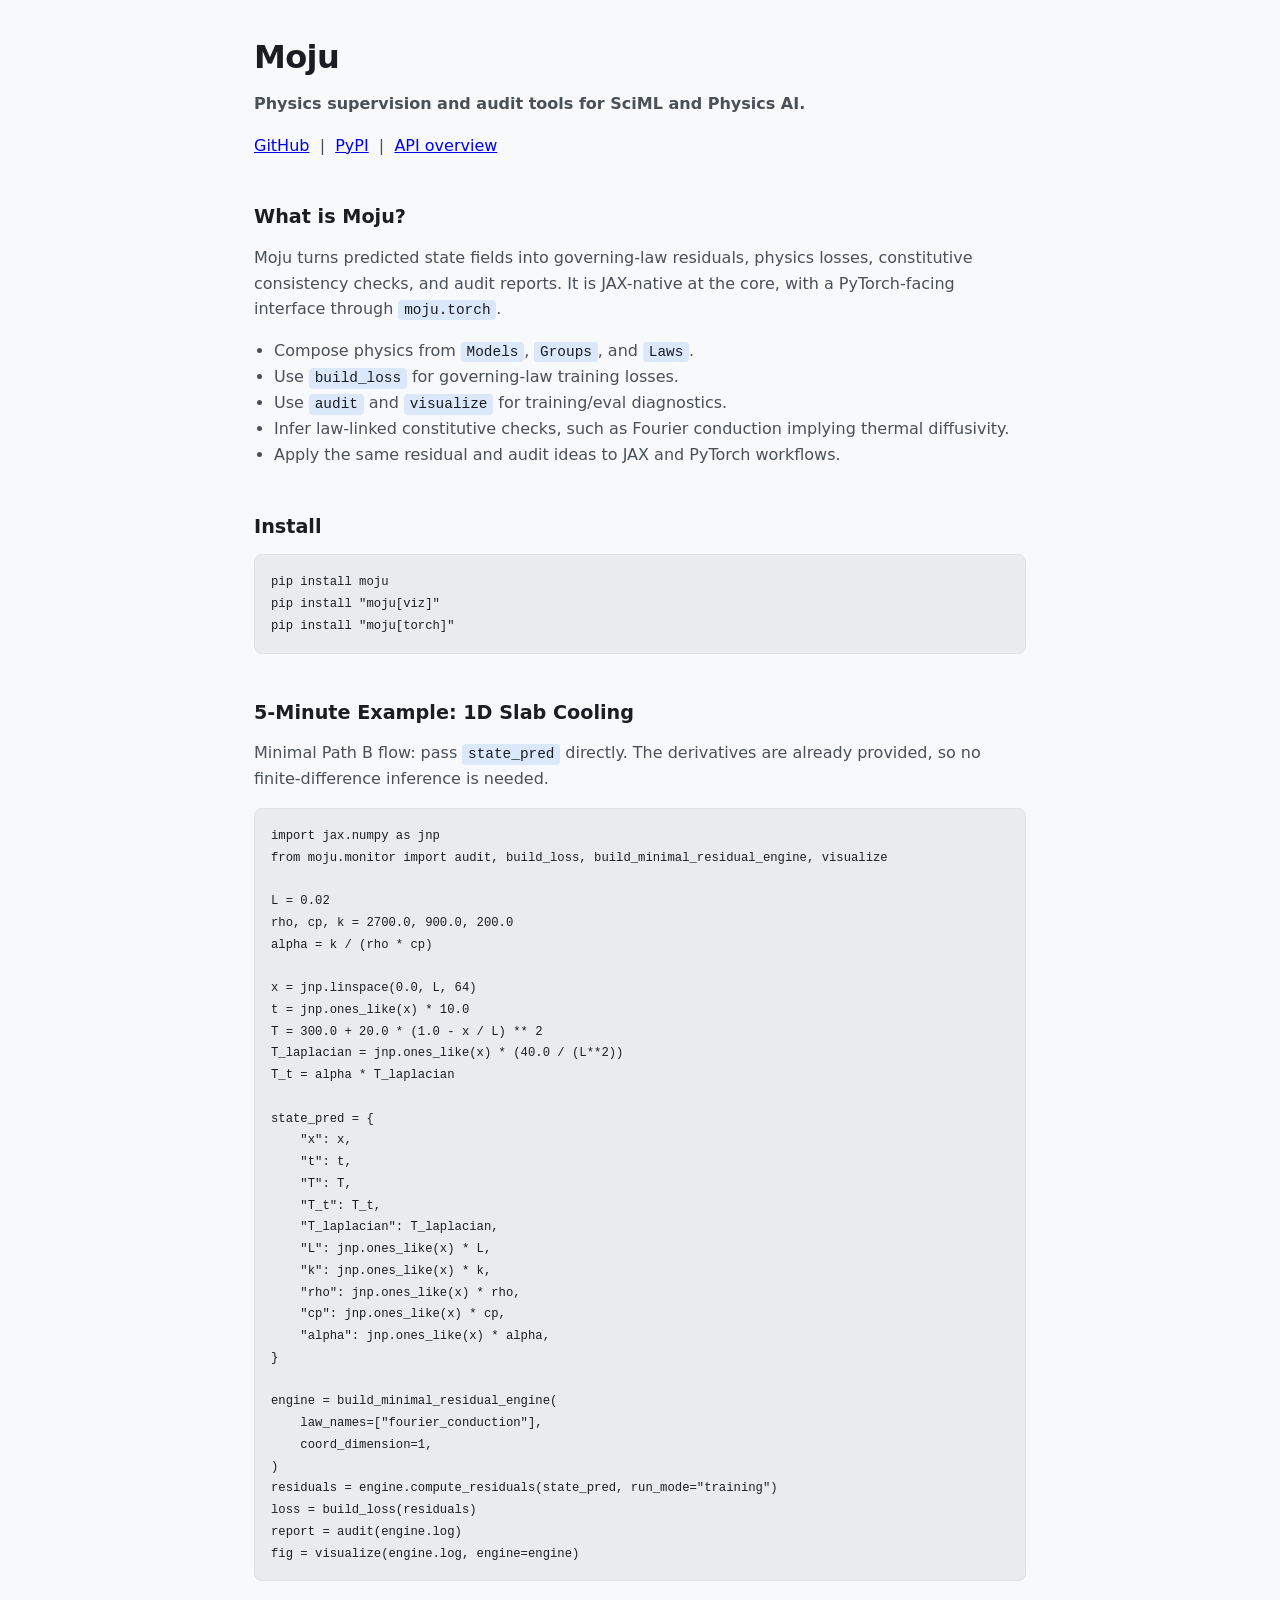
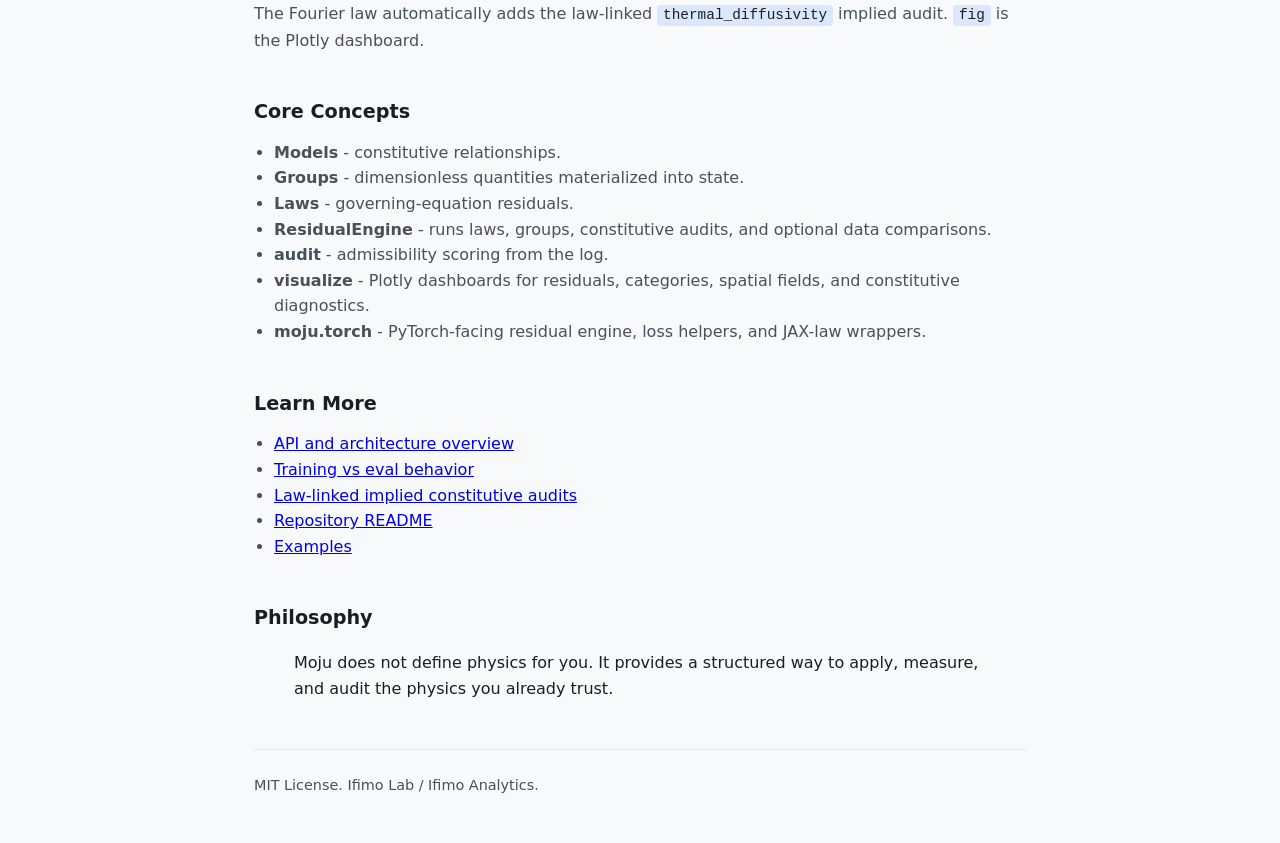
==== docs/index.html @ 642d2df9 "Release 1.0.2 docs refresh" ====
<!DOCTYPE html>
<html lang="en">
<head>
  <meta charset="UTF-8" />
  <meta name="viewport" content="width=device-width, initial-scale=1.0" />
  <title>Moju - Physics Supervision for SciML</title>
  <meta name="description" content="Moju provides physics supervision and audit tools for SciML models, with JAX-native residuals, training/eval diagnostics, and PyTorch support." />
  <meta name="keywords" content="Physics AI, SciML, PINNs, JAX, PyTorch, CFD surrogate modeling, dimensionless groups, constitutive audits" />
  <link rel="stylesheet" href="doc/style.css" />
</head>
<body>
<div class="wrap">
  <header>
    <h1>Moju</h1>
    <p><strong>Physics supervision and audit tools for SciML and Physics AI.</strong></p>
    <p>
      <a href="https://github.com/IfimoAI/moju" target="_blank" rel="noreferrer noopener">GitHub</a>
      &nbsp;|&nbsp;
      <a href="https://pypi.org/project/moju/" target="_blank" rel="noreferrer noopener">PyPI</a>
      &nbsp;|&nbsp;
      <a href="doc/overview.html">API overview</a>
    </p>
  </header>

  <section>
    <h2>What is Moju?</h2>
    <p>
      Moju turns predicted state fields into governing-law residuals, physics losses,
      constitutive consistency checks, and audit reports. It is JAX-native at the core,
      with a PyTorch-facing interface through <code>moju.torch</code>.
    </p>
    <ul>
      <li>Compose physics from <code>Models</code>, <code>Groups</code>, and <code>Laws</code>.</li>
      <li>Use <code>build_loss</code> for governing-law training losses.</li>
      <li>Use <code>audit</code> and <code>visualize</code> for training/eval diagnostics.</li>
      <li>Infer law-linked constitutive checks, such as Fourier conduction implying thermal diffusivity.</li>
      <li>Apply the same residual and audit ideas to JAX and PyTorch workflows.</li>
    </ul>
  </section>

  <section>
    <h2>Install</h2>
    <pre><code>pip install moju
pip install "moju[viz]"
pip install "moju[torch]"</code></pre>
  </section>

  <section>
    <h2>5-Minute Example: 1D Slab Cooling</h2>
    <p>
      Minimal Path B flow: pass <code>state_pred</code> directly. The derivatives are already
      provided, so no finite-difference inference is needed.
    </p>
    <pre><code>import jax.numpy as jnp
from moju.monitor import audit, build_loss, build_minimal_residual_engine, visualize

L = 0.02
rho, cp, k = 2700.0, 900.0, 200.0
alpha = k / (rho * cp)

x = jnp.linspace(0.0, L, 64)
t = jnp.ones_like(x) * 10.0
T = 300.0 + 20.0 * (1.0 - x / L) ** 2
T_laplacian = jnp.ones_like(x) * (40.0 / (L**2))
T_t = alpha * T_laplacian

state_pred = {
    "x": x,
    "t": t,
    "T": T,
    "T_t": T_t,
    "T_laplacian": T_laplacian,
    "L": jnp.ones_like(x) * L,
    "k": jnp.ones_like(x) * k,
    "rho": jnp.ones_like(x) * rho,
    "cp": jnp.ones_like(x) * cp,
    "alpha": jnp.ones_like(x) * alpha,
}

engine = build_minimal_residual_engine(
    law_names=["fourier_conduction"],
    coord_dimension=1,
)
residuals = engine.compute_residuals(state_pred, run_mode="training")
loss = build_loss(residuals)
report = audit(engine.log)
fig = visualize(engine.log, engine=engine)</code></pre>
    <p>
      The Fourier law automatically adds the law-linked <code>thermal_diffusivity</code>
      implied audit. <code>fig</code> is the Plotly dashboard.
    </p>
  </section>

  <section>
    <h2>Core Concepts</h2>
    <ul>
      <li><strong>Models</strong> - constitutive relationships.</li>
      <li><strong>Groups</strong> - dimensionless quantities materialized into state.</li>
      <li><strong>Laws</strong> - governing-equation residuals.</li>
      <li><strong>ResidualEngine</strong> - runs laws, groups, constitutive audits, and optional data comparisons.</li>
      <li><strong>audit</strong> - admissibility scoring from the log.</li>
      <li><strong>visualize</strong> - Plotly dashboards for residuals, categories, spatial fields, and constitutive diagnostics.</li>
      <li><strong>moju.torch</strong> - PyTorch-facing residual engine, loss helpers, and JAX-law wrappers.</li>
    </ul>
  </section>

  <section>
    <h2>Learn More</h2>
    <ul>
      <li><a href="doc/overview.html">API and architecture overview</a></li>
      <li><a href="monitor_training_vs_eval.md">Training vs eval behavior</a></li>
      <li><a href="law_implied_audits.md">Law-linked implied constitutive audits</a></li>
      <li><a href="https://github.com/IfimoAI/moju/blob/main/README.md">Repository README</a></li>
      <li><a href="https://github.com/IfimoAI/moju/tree/main/examples">Examples</a></li>
    </ul>
  </section>

  <section>
    <h2>Philosophy</h2>
    <blockquote>
      Moju does not define physics for you. It provides a structured way to apply,
      measure, and audit the physics you already trust.
    </blockquote>
  </section>

  <footer class="doc-footer">
    <p>MIT License. Ifimo Lab / Ifimo Analytics.</p>
  </footer>
</div>
</body>
</html>
---- docs/doc/style.css ----
/* Shared documentation pages — light theme */
:root {
  --bg: #f8f9fa;
  --surface: #e9ecef;
  --text: #1a1d21;
  --muted: #495057;
  --accent: #0d6efd;
  --accent-soft: rgba(13, 110, 253, 0.12);
}
* { box-sizing: border-box; }
body {
  margin: 0;
  font-family: "DM Sans", system-ui, sans-serif;
  background: var(--bg);
  color: var(--text);
  line-height: 1.6;
  min-height: 100vh;
}
.wrap { max-width: 820px; margin: 0 auto; padding: 2rem 1.5rem; }
.doc-nav {
  display: flex;
  flex-wrap: wrap;
  gap: 0.5rem 1rem;
  margin-bottom: 2rem;
  padding-bottom: 1rem;
  border-bottom: 1px solid rgba(0,0,0,0.08);
  font-size: 0.9rem;
}
.doc-nav a {
  color: var(--muted);
  text-decoration: none;
}
.doc-nav a:hover { color: var(--accent); }
.doc-nav .here { color: var(--accent); font-weight: 500; }
h1 {
  font-size: clamp(1.5rem, 3vw, 2rem);
  font-weight: 600;
  margin: 0 0 0.5rem;
  letter-spacing: -0.02em;
}
h2 {
  font-size: 1.2rem;
  font-weight: 600;
  margin: 2.25rem 0 0.75rem;
  color: var(--text);
  padding-top: 0.5rem;
}
h3 {
  font-size: 1.05rem;
  font-weight: 600;
  margin: 1.5rem 0 0.5rem;
  color: var(--text);
}
p { margin: 0 0 1rem; color: var(--muted); }
.api-block {
  background: var(--surface);
  border: 1px solid #dee2e6;
  border-radius: 8px;
  padding: 1rem 1.25rem;
  margin: 0 0 1.25rem;
}
.api-block .name {
  font-family: "JetBrains Mono", monospace;
  font-weight: 500;
  color: var(--accent);
  margin-bottom: 0.35rem;
}
.api-block .sig {
  font-family: "JetBrains Mono", monospace;
  font-size: 0.85rem;
  color: var(--muted);
  margin-bottom: 0.5rem;
}
.api-block .desc { font-size: 0.9rem; color: var(--muted); margin: 0 0 0.35rem; }
.api-block .params, .api-block .returns { font-size: 0.85rem; color: var(--muted); }
code, .code {
  font-family: "JetBrains Mono", monospace;
  font-size: 0.9em;
  background: var(--accent-soft);
  padding: 0.15em 0.4em;
  border-radius: 4px;
  color: var(--text);
}
pre {
  background: var(--surface);
  border: 1px solid #dee2e6;
  border-radius: 8px;
  padding: 1rem;
  overflow-x: auto;
  font-family: "JetBrains Mono", monospace;
  font-size: 0.85rem;
  margin: 0 0 1.25rem;
}
pre code { background: none; padding: 0; }
ul { color: var(--muted); margin: 0 0 1rem; padding-left: 1.25rem; }
.doc-footer {
  margin-top: 3rem;
  padding-top: 1.5rem;
  border-top: 1px solid rgba(0,0,0,0.08);
  font-size: 0.9rem;
  color: var(--muted);
}

/* Mermaid diagram container */
.mermaid {
  max-width: 100%;
  overflow-x: auto;
  margin: 1rem 0 1.5rem;
  background: var(--surface);
  border: 1px solid #dee2e6;
  border-radius: 8px;
  padding: 1rem;
}
.mermaid svg {
  max-width: 100%;
  height: auto;
}
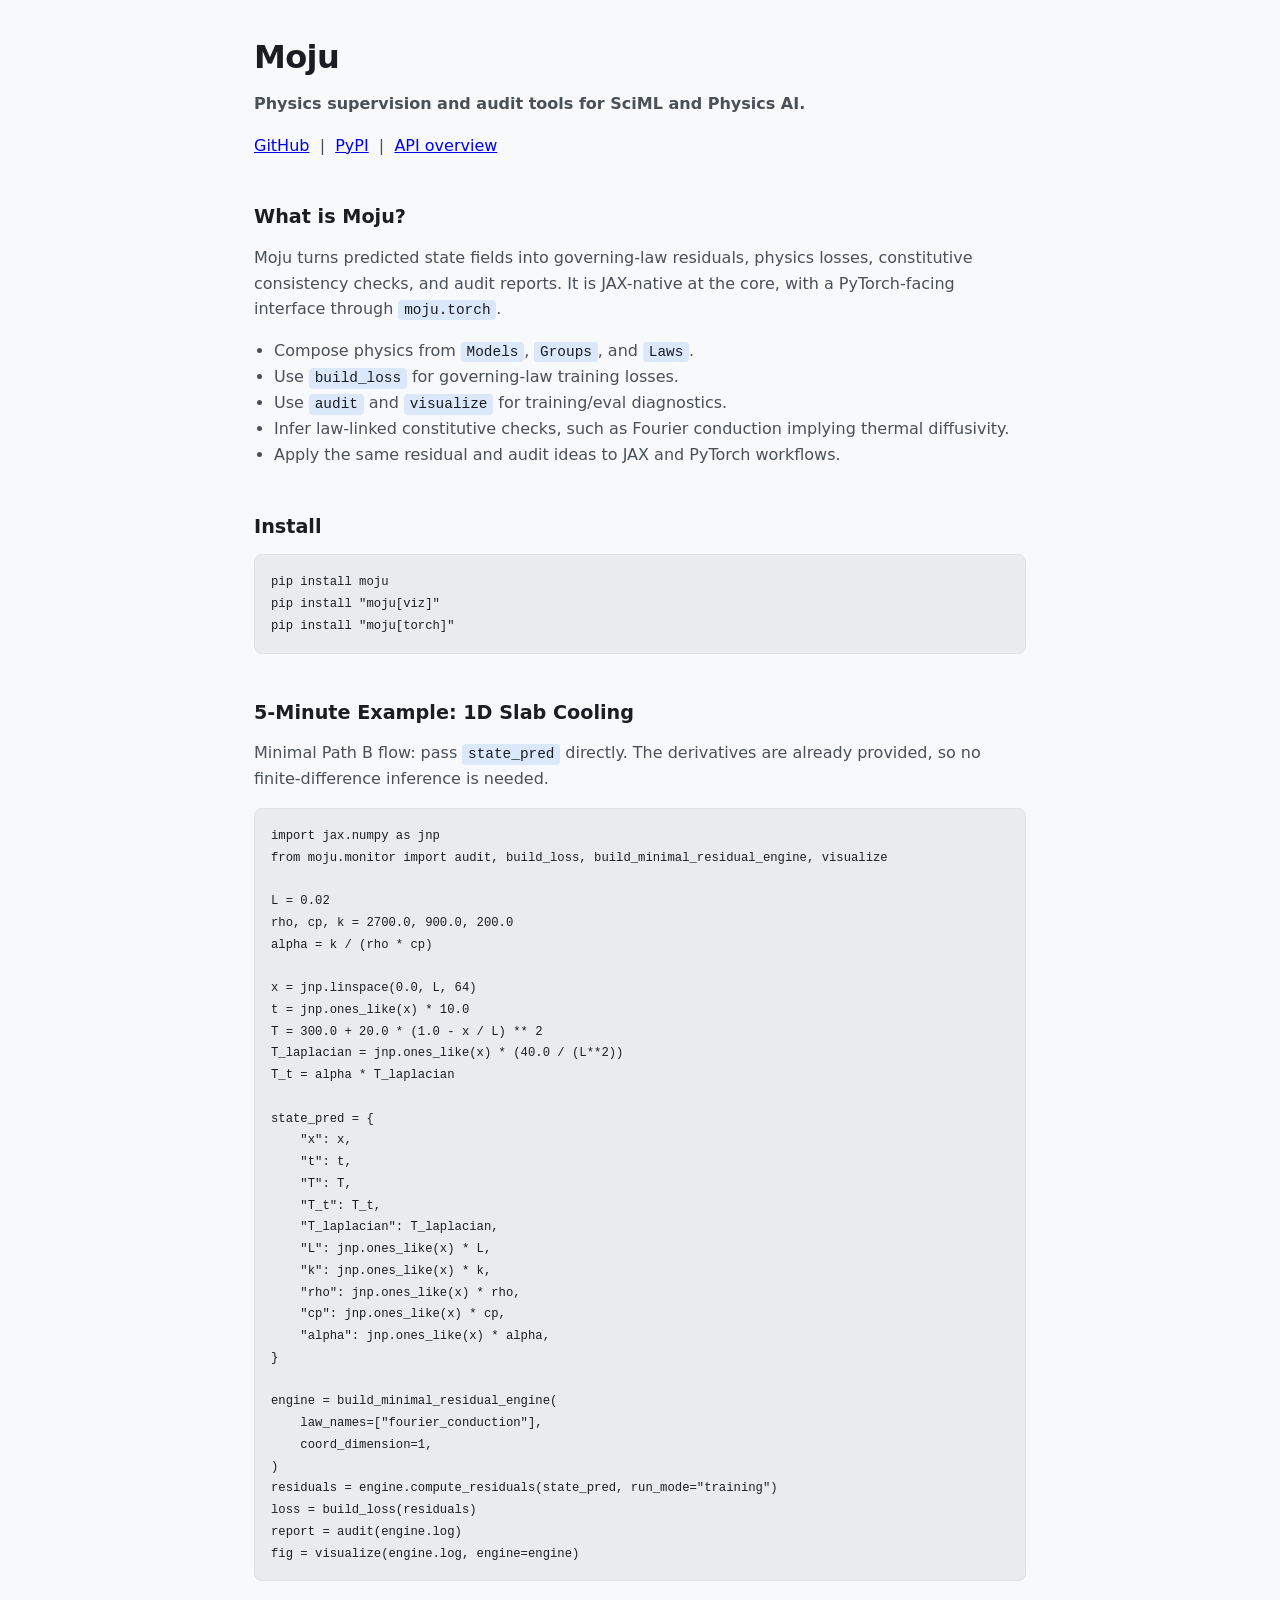
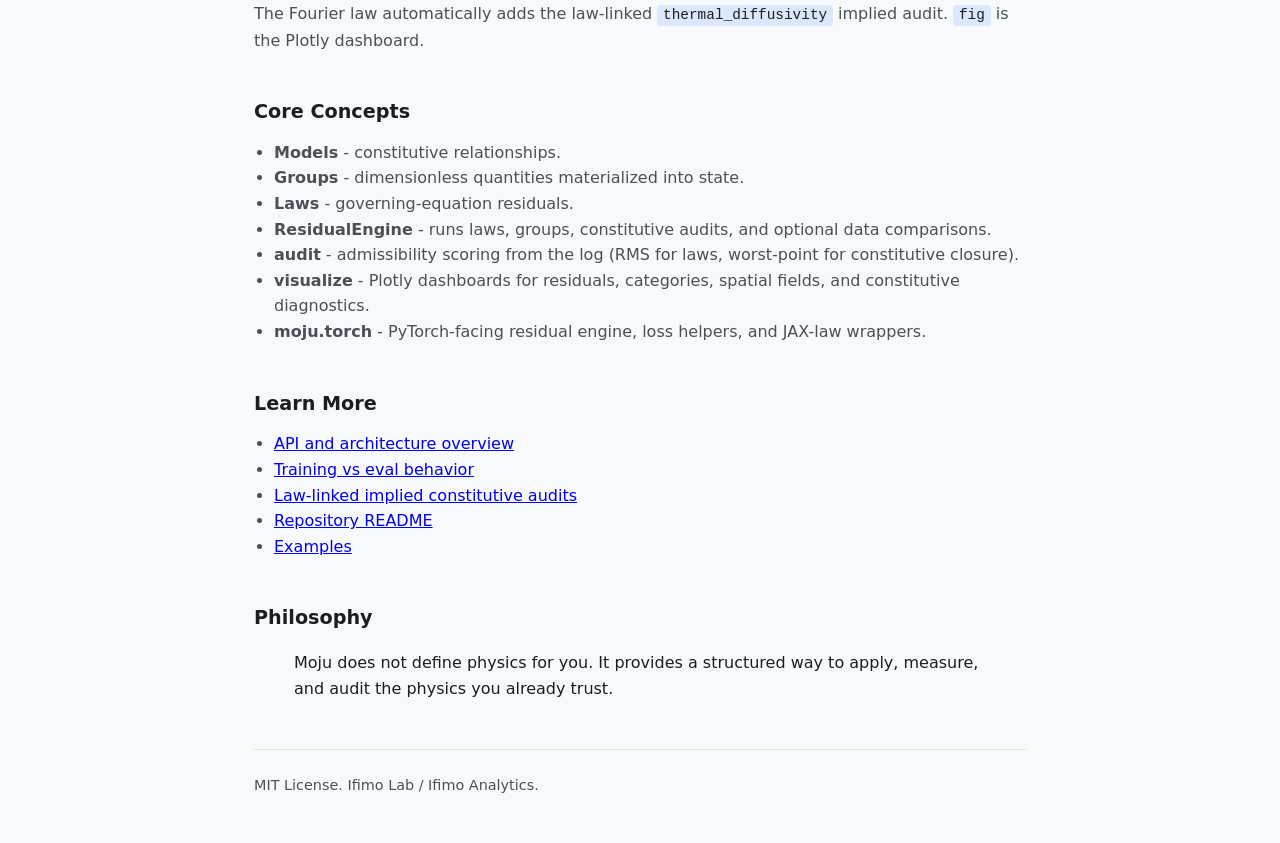
==== commit 33bdfe9d: "updates the constitutive audit to use the worst violation as the representative residual for calcula" ====
--- a/docs/index.html
+++ b/docs/index.html
@@ -98,7 +98,7 @@
       <li><strong>Groups</strong> - dimensionless quantities materialized into state.</li>
       <li><strong>Laws</strong> - governing-equation residuals.</li>
       <li><strong>ResidualEngine</strong> - runs laws, groups, constitutive audits, and optional data comparisons.</li>
-      <li><strong>audit</strong> - admissibility scoring from the log.</li>
+      <li><strong>audit</strong> - admissibility scoring from the log (RMS for laws, worst-point for constitutive closure).</li>
       <li><strong>visualize</strong> - Plotly dashboards for residuals, categories, spatial fields, and constitutive diagnostics.</li>
       <li><strong>moju.torch</strong> - PyTorch-facing residual engine, loss helpers, and JAX-law wrappers.</li>
     </ul>
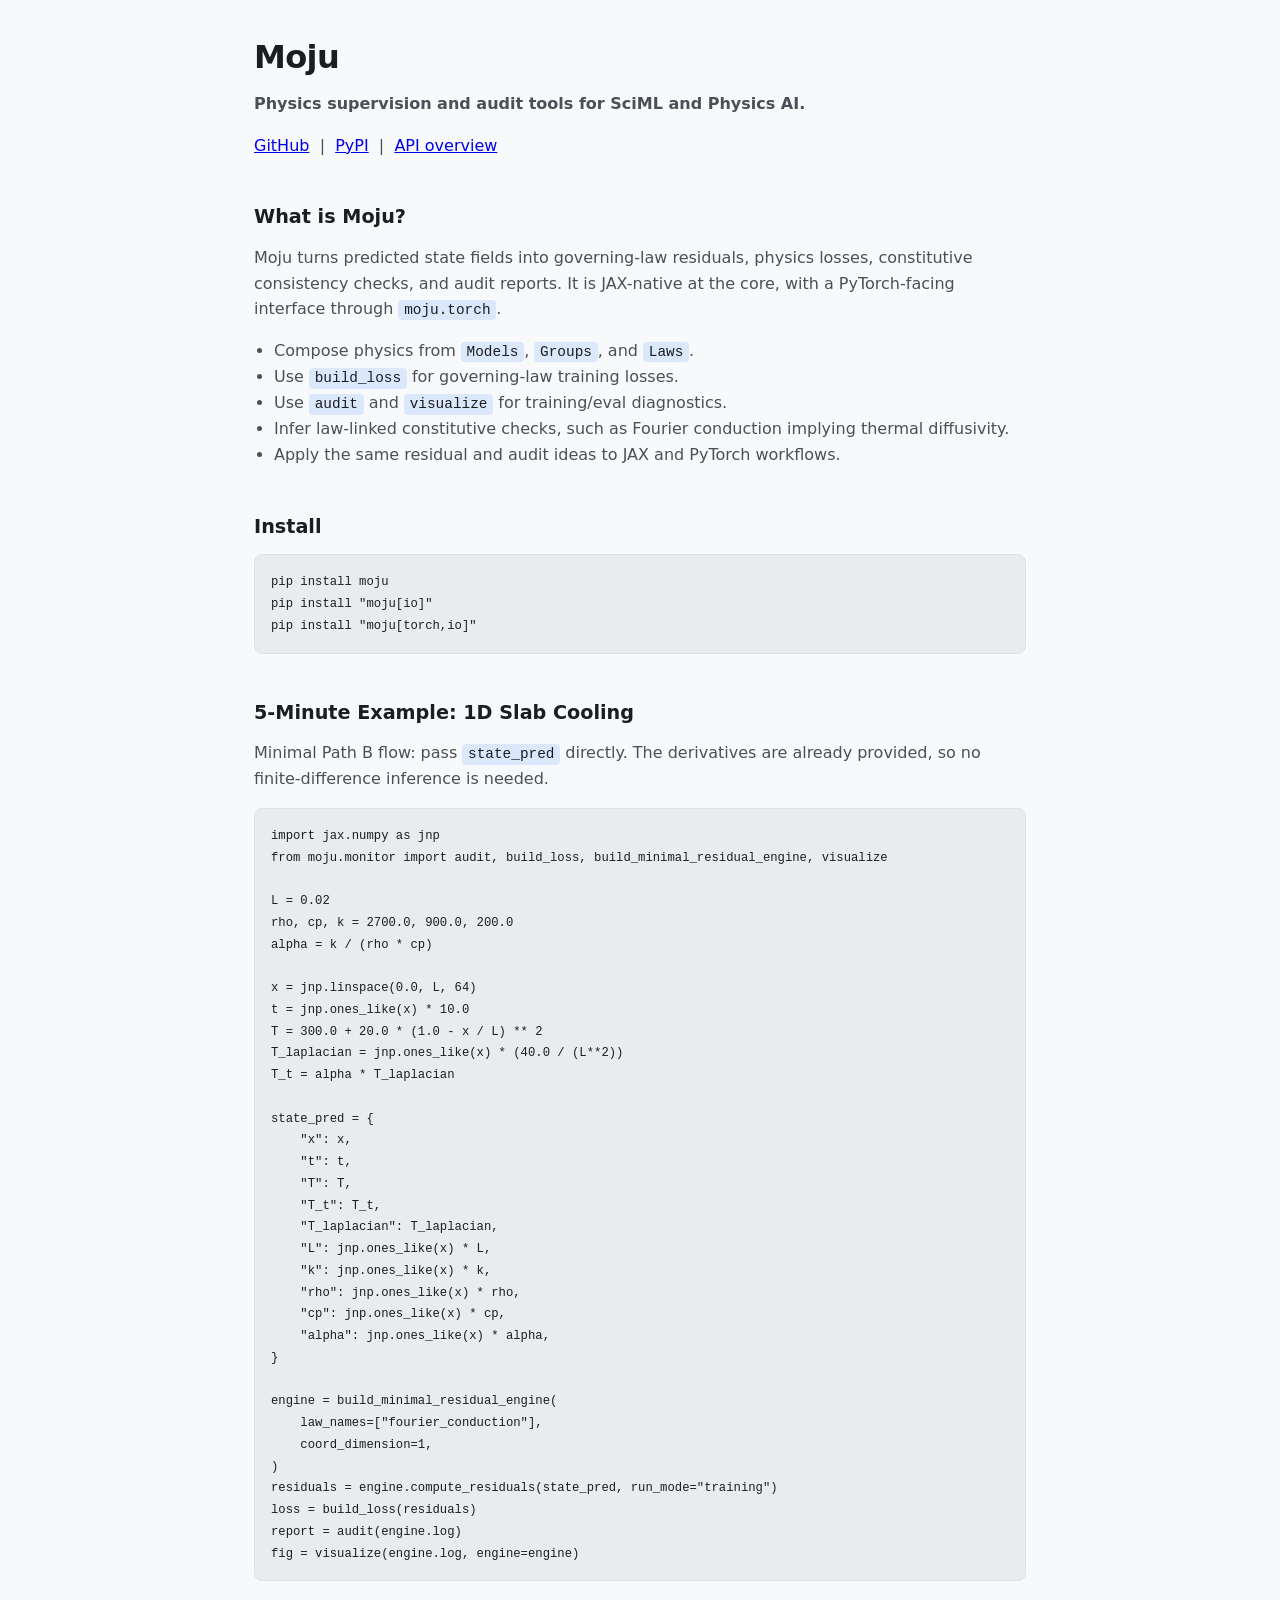
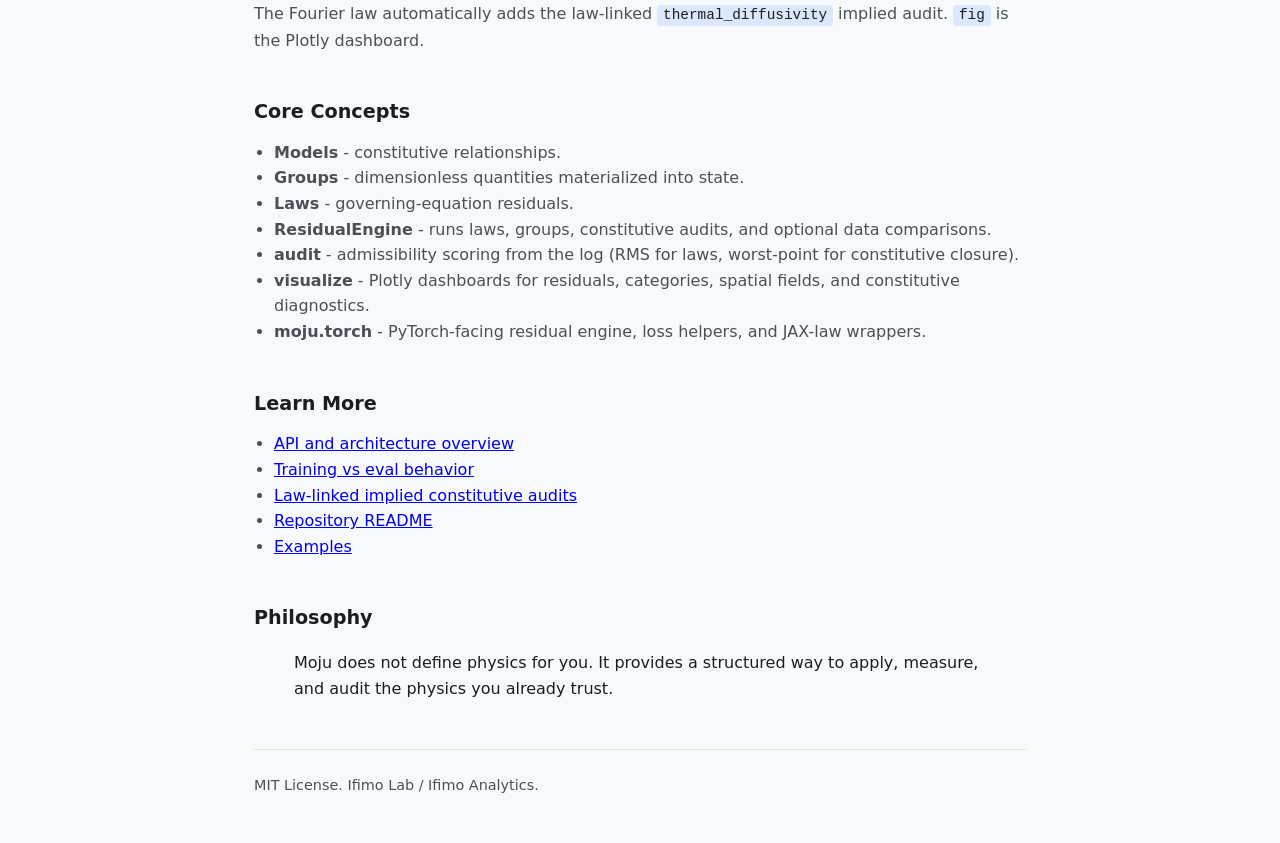
==== commit 29a6bfda: "consolidates the different subpackages for better clarity and conciseness" ====
--- a/docs/index.html
+++ b/docs/index.html
@@ -41,8 +41,8 @@
   <section>
     <h2>Install</h2>
     <pre><code>pip install moju
-pip install "moju[viz]"
-pip install "moju[torch]"</code></pre>
+pip install "moju[io]"
+pip install "moju[torch,io]"</code></pre>
   </section>
 
   <section>
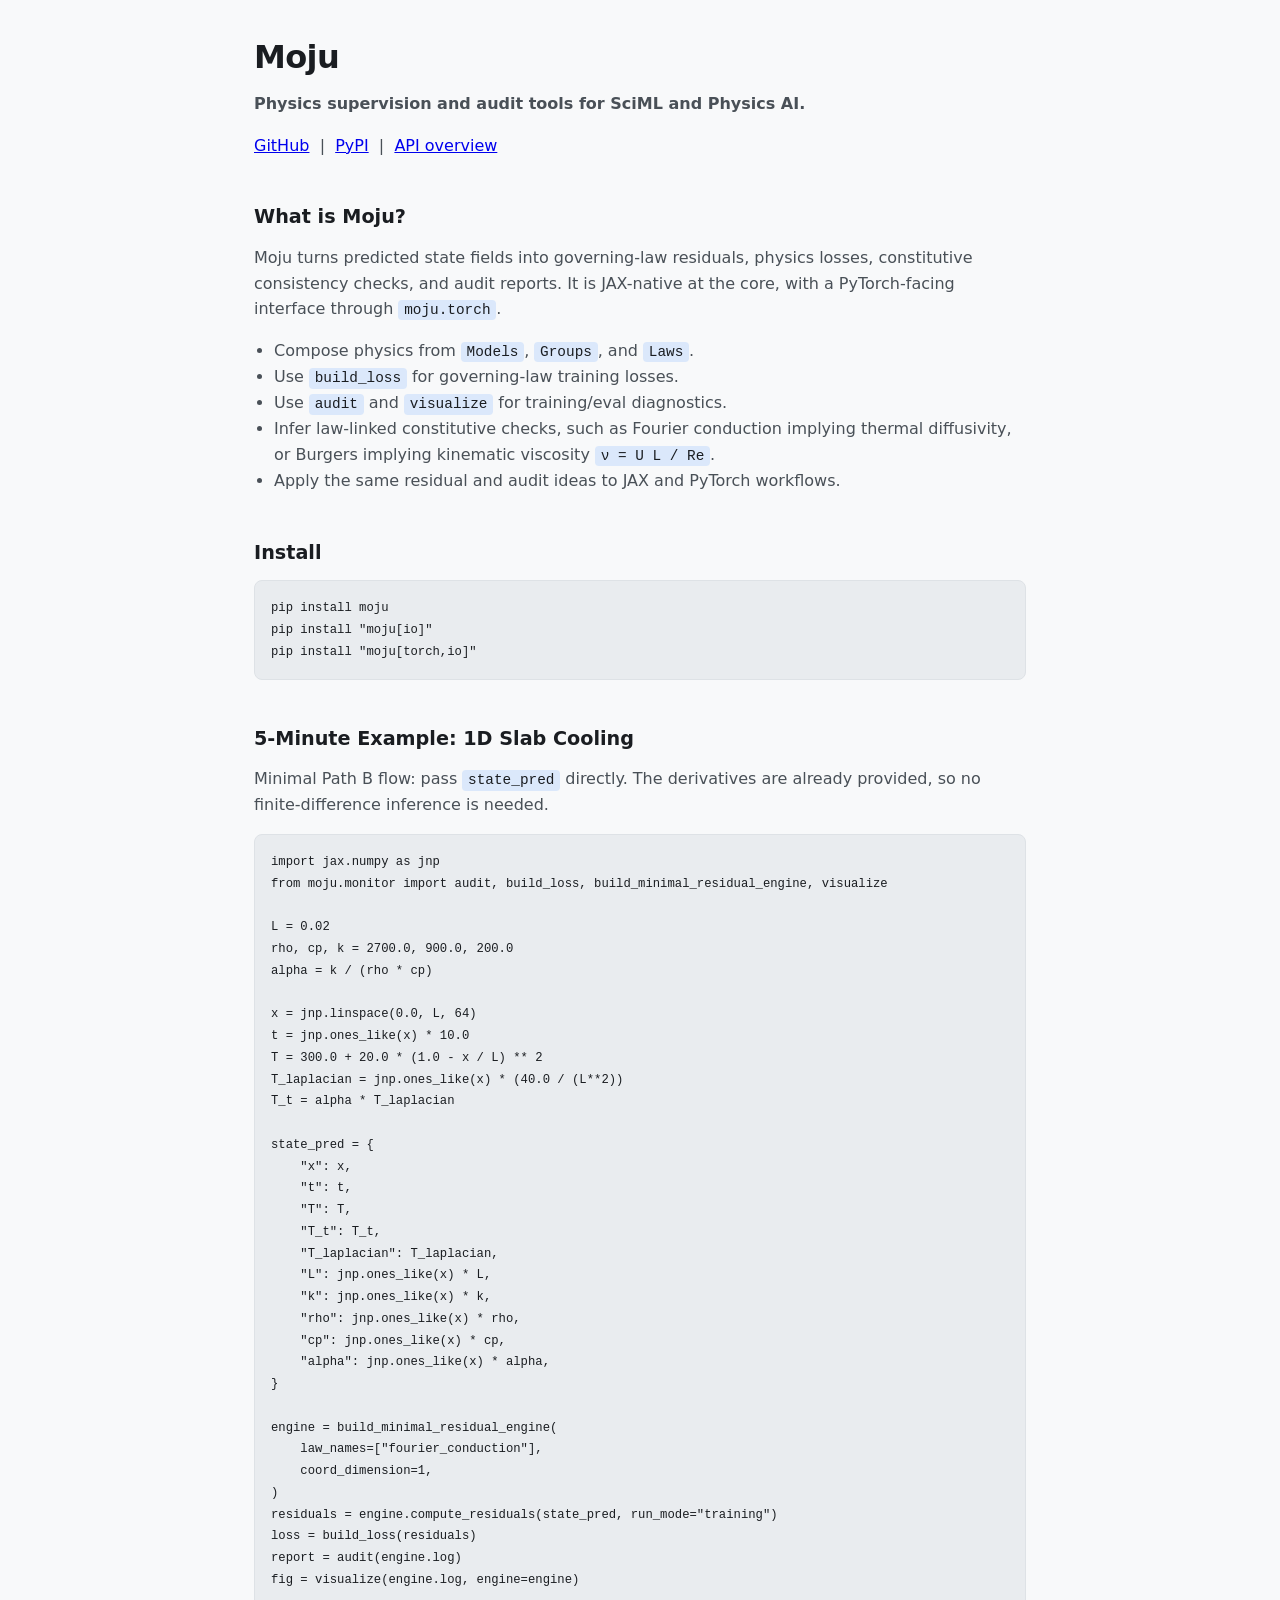
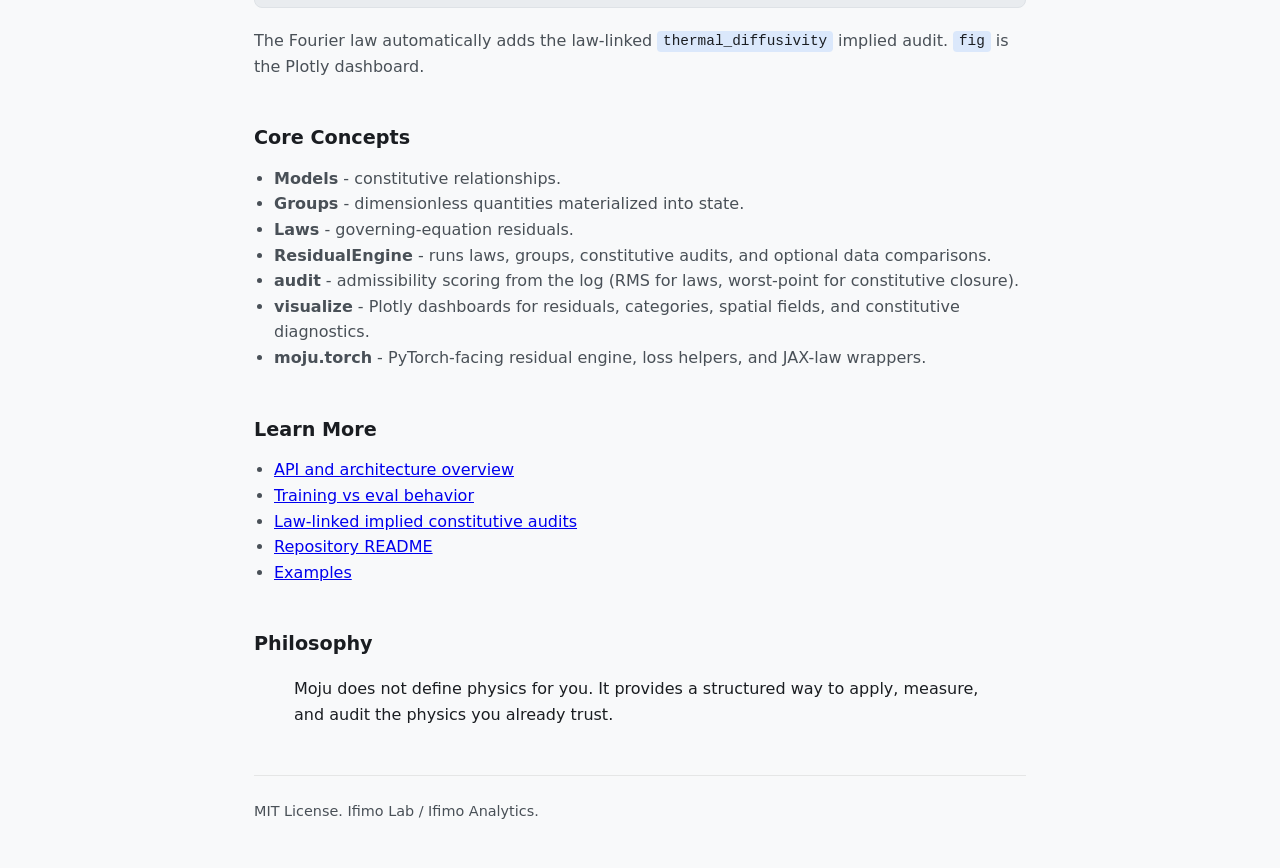
==== commit 432309e4: "Use kinematic viscosity ν for Burgers law-linked implied audits. Replace Burgers dynamic-viscosity μ" ====
--- a/docs/index.html
+++ b/docs/index.html
@@ -33,7 +33,7 @@
       <li>Compose physics from <code>Models</code>, <code>Groups</code>, and <code>Laws</code>.</li>
       <li>Use <code>build_loss</code> for governing-law training losses.</li>
       <li>Use <code>audit</code> and <code>visualize</code> for training/eval diagnostics.</li>
-      <li>Infer law-linked constitutive checks, such as Fourier conduction implying thermal diffusivity.</li>
+      <li>Infer law-linked constitutive checks, such as Fourier conduction implying thermal diffusivity, or Burgers implying kinematic viscosity <code>ν = U L / Re</code>.</li>
       <li>Apply the same residual and audit ideas to JAX and PyTorch workflows.</li>
     </ul>
   </section>
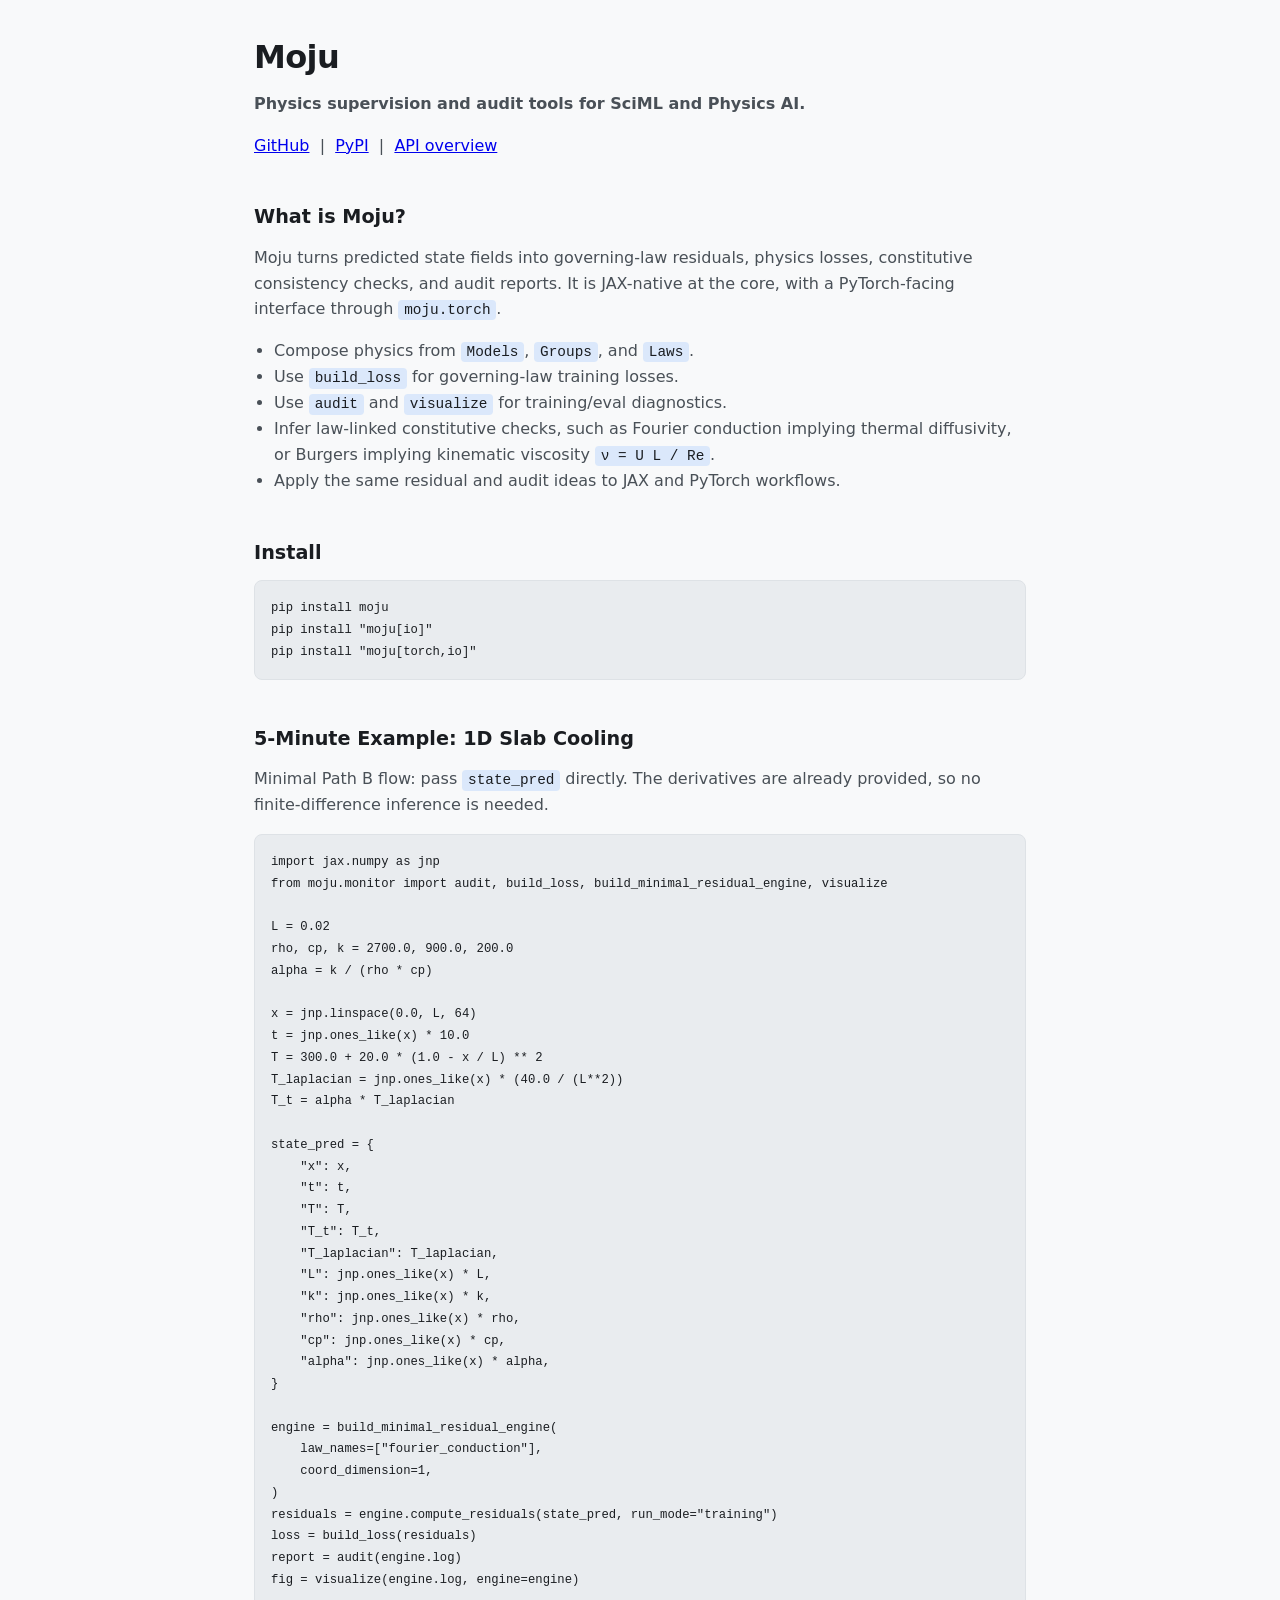
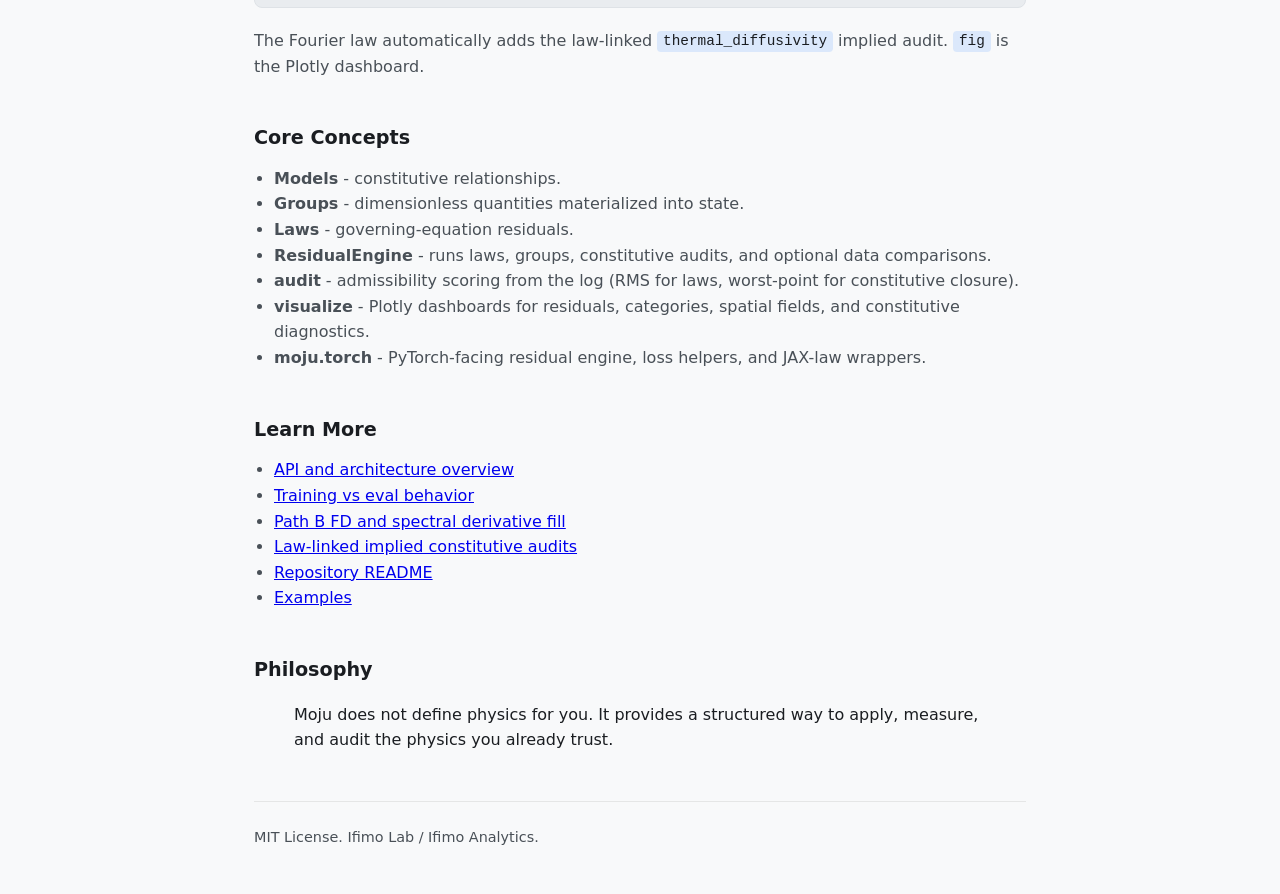
==== commit 2bf852d1: "Add opt-in periodic spectral Path B spatial derivatives. Enable FFT-based law-input fill via PathBGr" ====
--- a/docs/index.html
+++ b/docs/index.html
@@ -109,6 +109,7 @@
     <ul>
       <li><a href="doc/overview.html">API and architecture overview</a></li>
       <li><a href="monitor_training_vs_eval.md">Training vs eval behavior</a></li>
+      <li><a href="path_b_derivatives.md">Path B FD and spectral derivative fill</a></li>
       <li><a href="law_implied_audits.md">Law-linked implied constitutive audits</a></li>
       <li><a href="https://github.com/IfimoAI/moju/blob/main/README.md">Repository README</a></li>
       <li><a href="https://github.com/IfimoAI/moju/tree/main/examples">Examples</a></li>
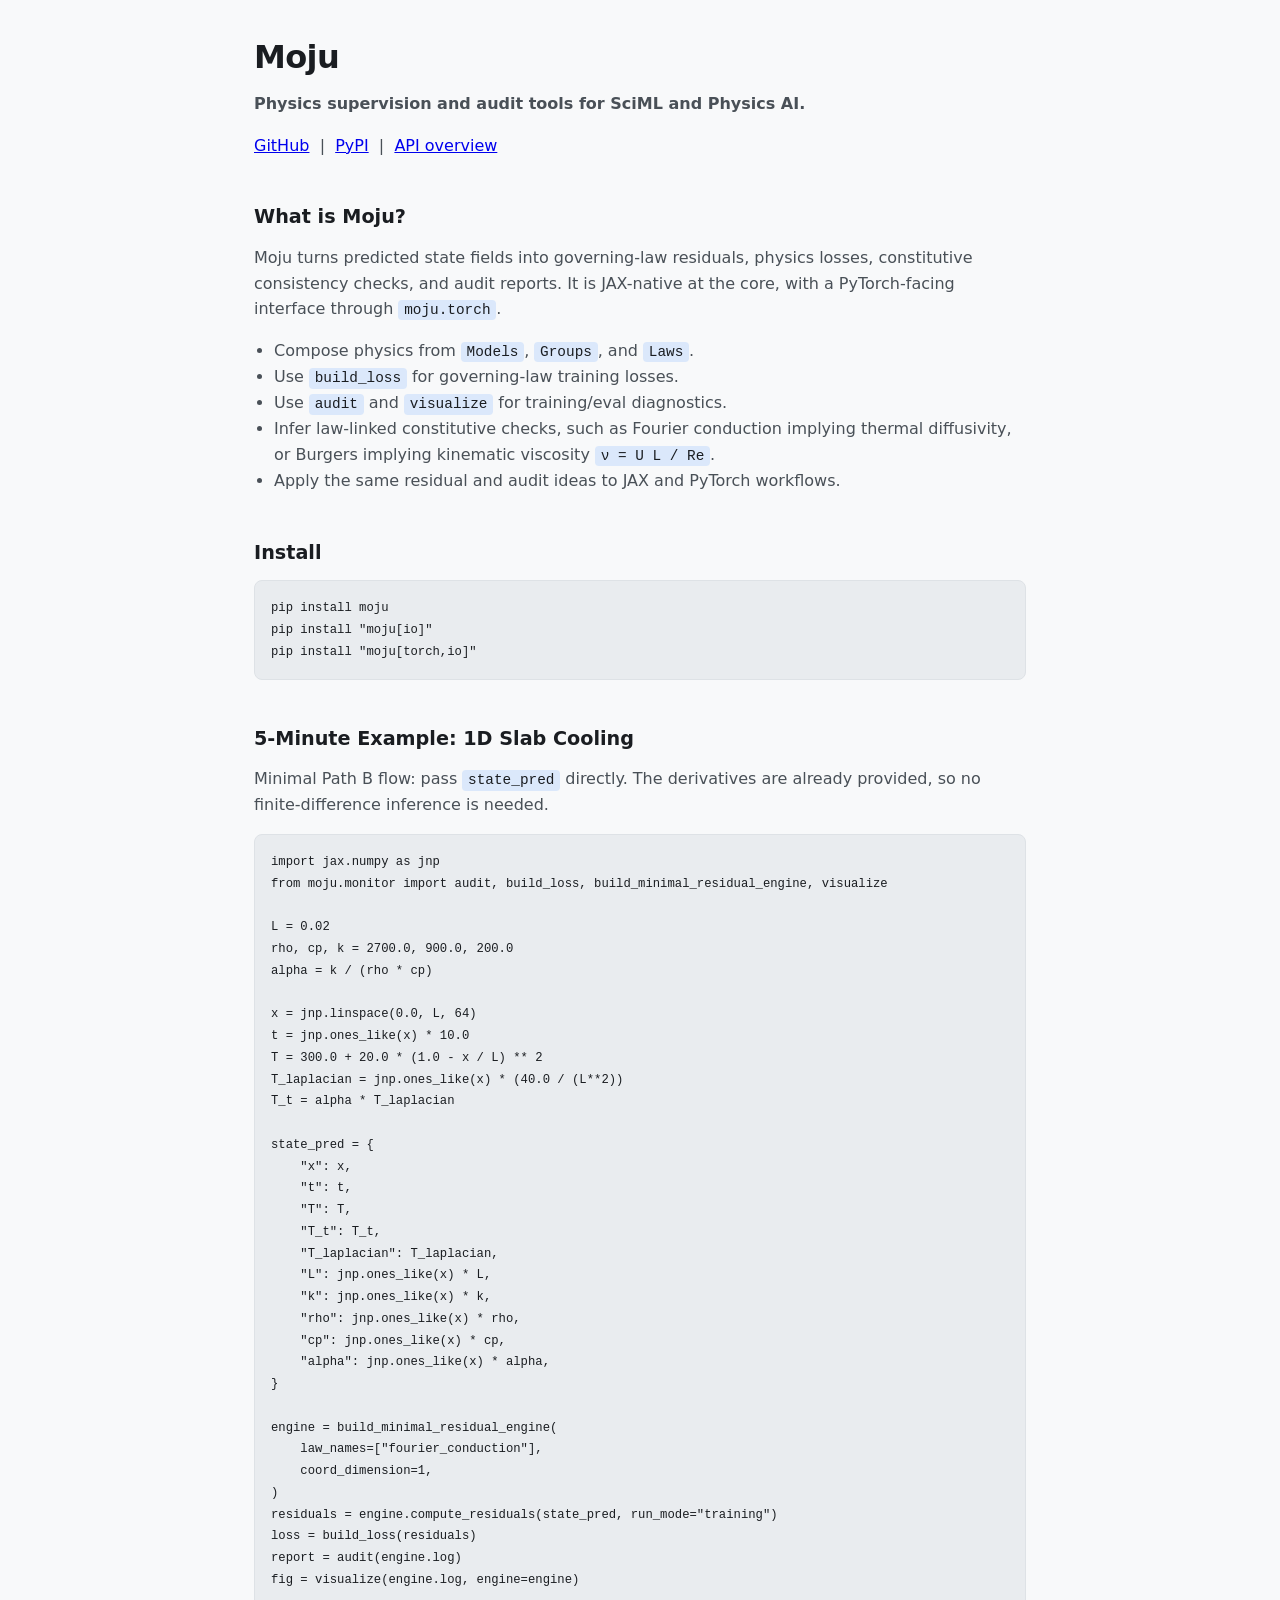
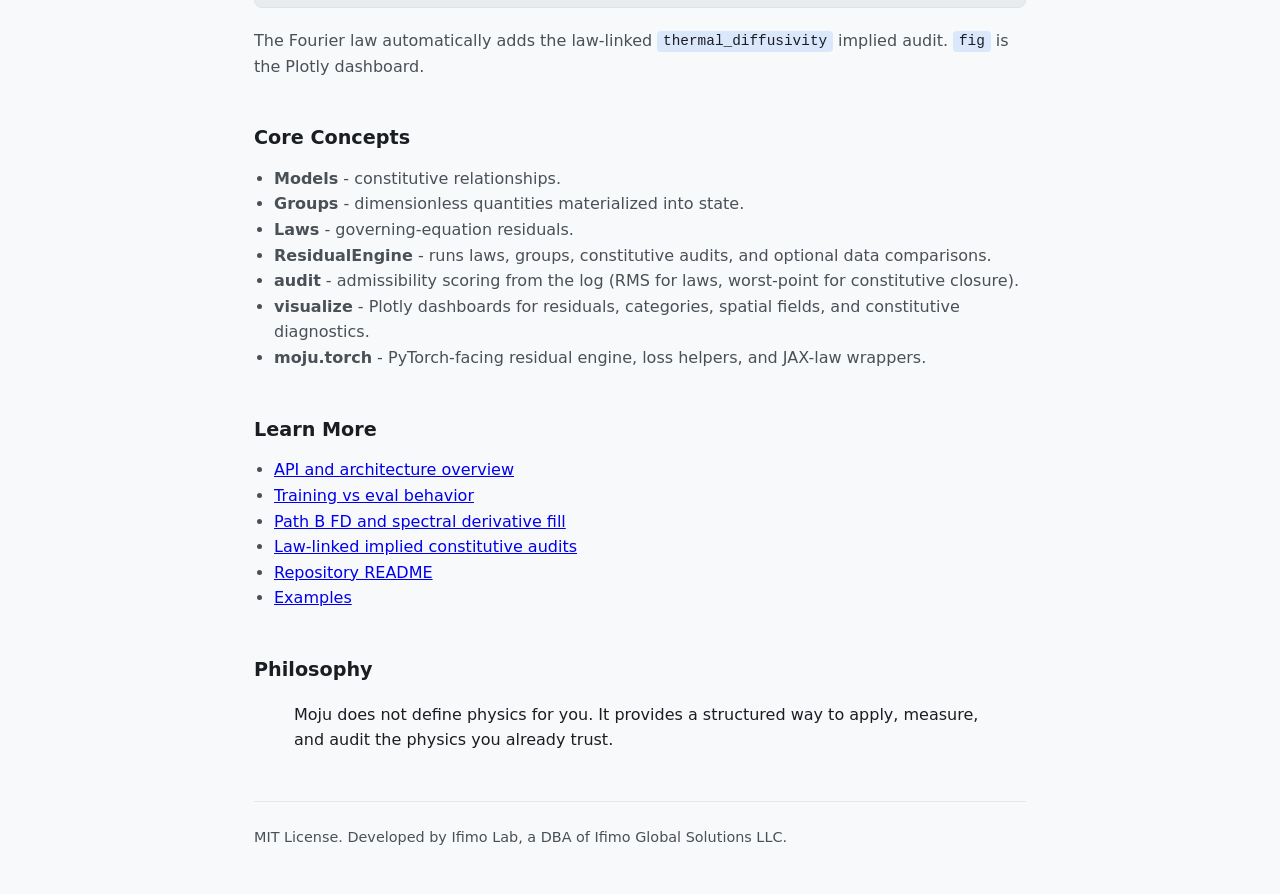
==== commit 5d0699e4: "Update docs site footer attribution" ====
--- a/docs/index.html
+++ b/docs/index.html
@@ -125,7 +125,7 @@
   </section>
 
   <footer class="doc-footer">
-    <p>MIT License. Ifimo Lab / Ifimo Analytics.</p>
+    <p>MIT License. Developed by Ifimo Lab, a DBA of Ifimo Global Solutions LLC.</p>
   </footer>
 </div>
 </body>
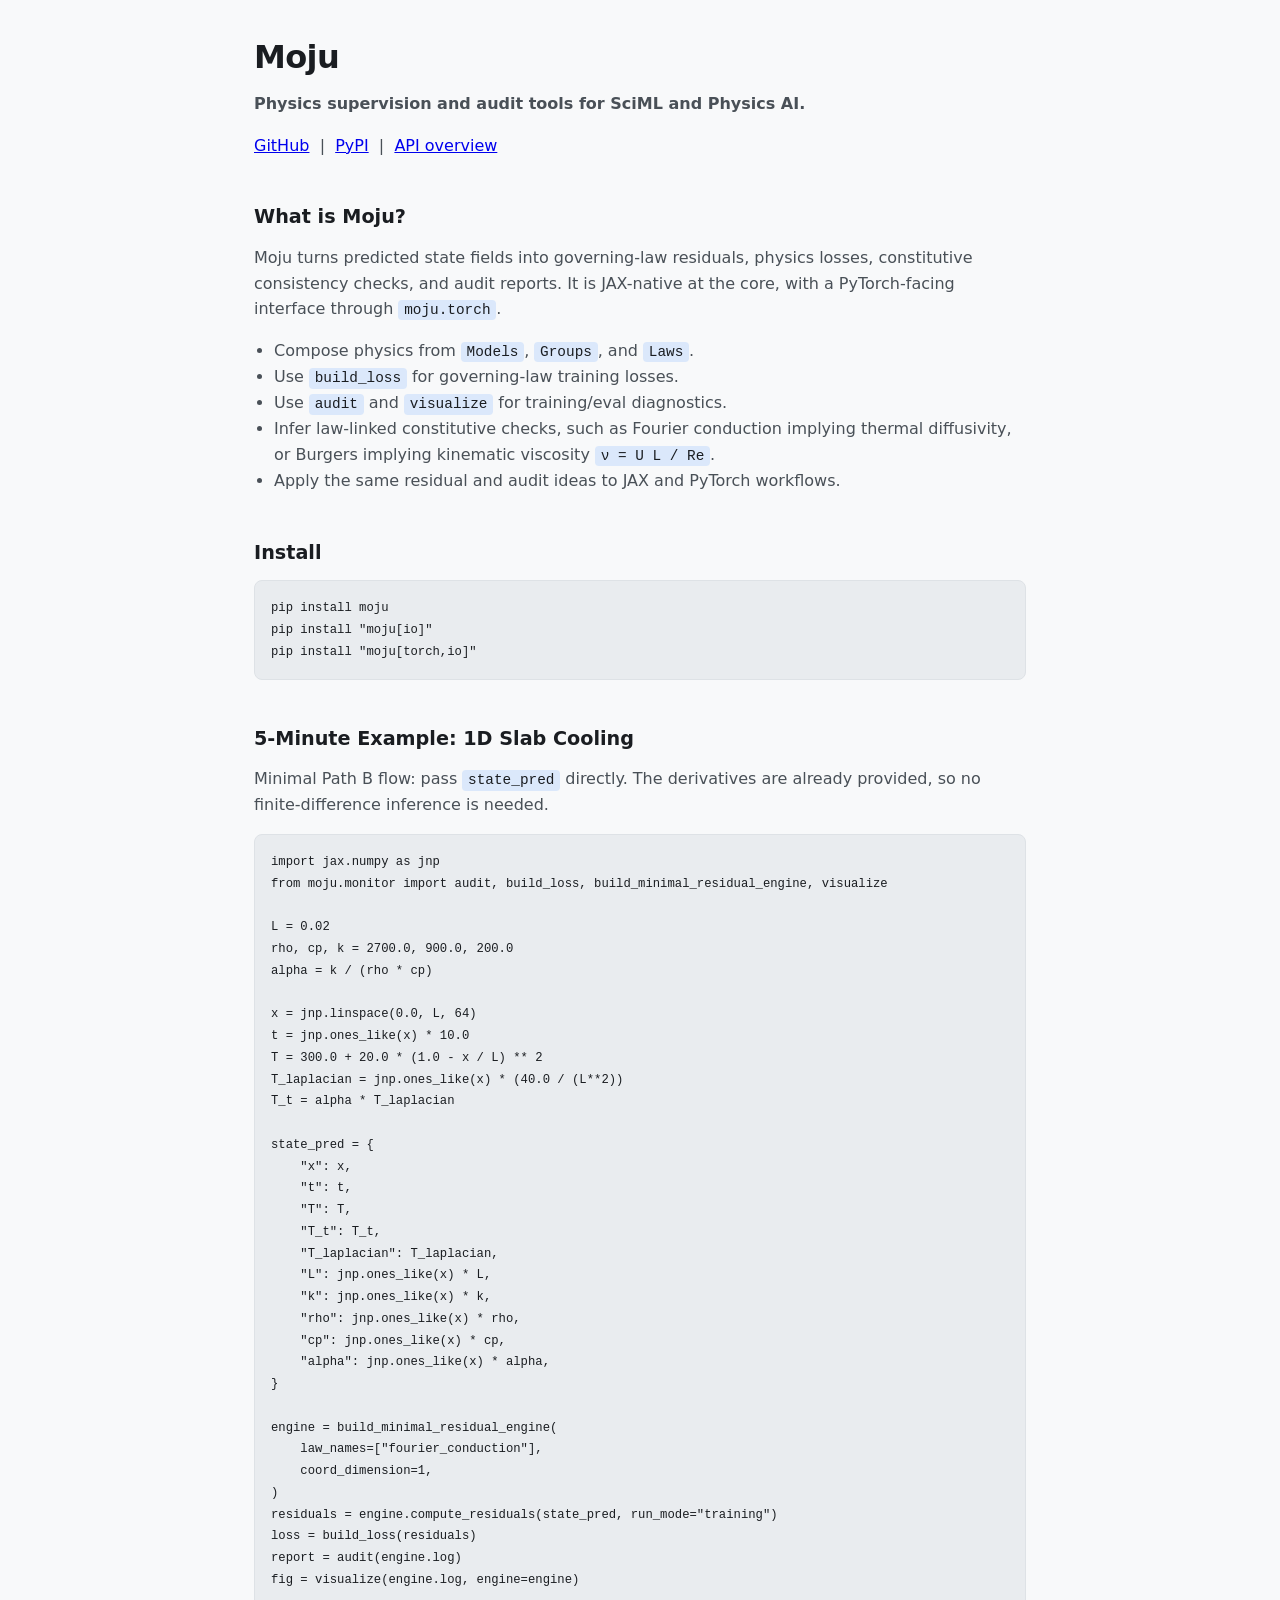
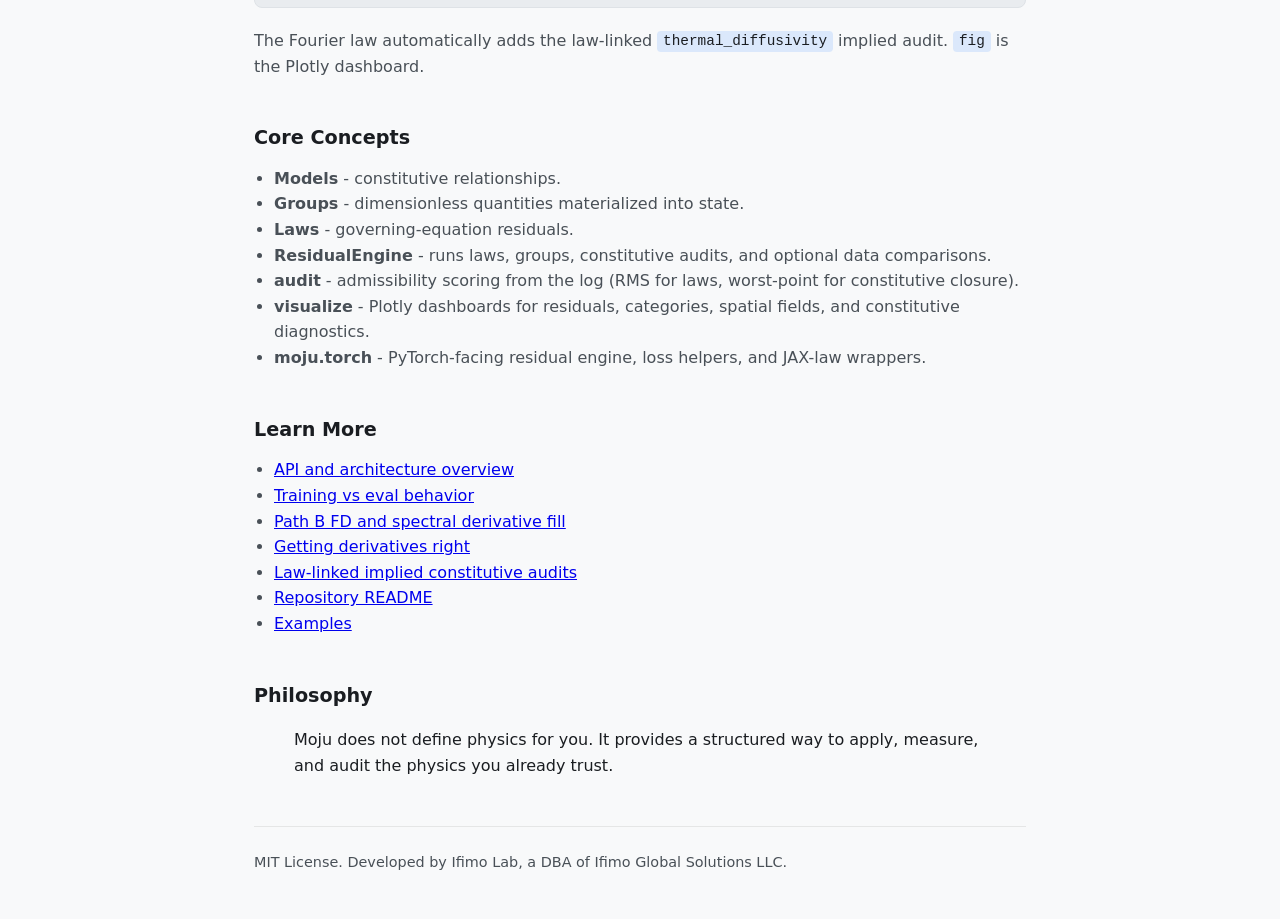
==== commit b6ef9c20: "Add analytic NS tests, derivative docs, and 1.4.0 changelog Taylor-Green and Kovasznay cover FD conv" ====
--- a/docs/index.html
+++ b/docs/index.html
@@ -110,6 +110,7 @@
       <li><a href="doc/overview.html">API and architecture overview</a></li>
       <li><a href="monitor_training_vs_eval.md">Training vs eval behavior</a></li>
       <li><a href="path_b_derivatives.md">Path B FD and spectral derivative fill</a></li>
+      <li><a href="getting_derivatives_right.md">Getting derivatives right</a></li>
       <li><a href="law_implied_audits.md">Law-linked implied constitutive audits</a></li>
       <li><a href="https://github.com/IfimoAI/moju/blob/main/README.md">Repository README</a></li>
       <li><a href="https://github.com/IfimoAI/moju/tree/main/examples">Examples</a></li>
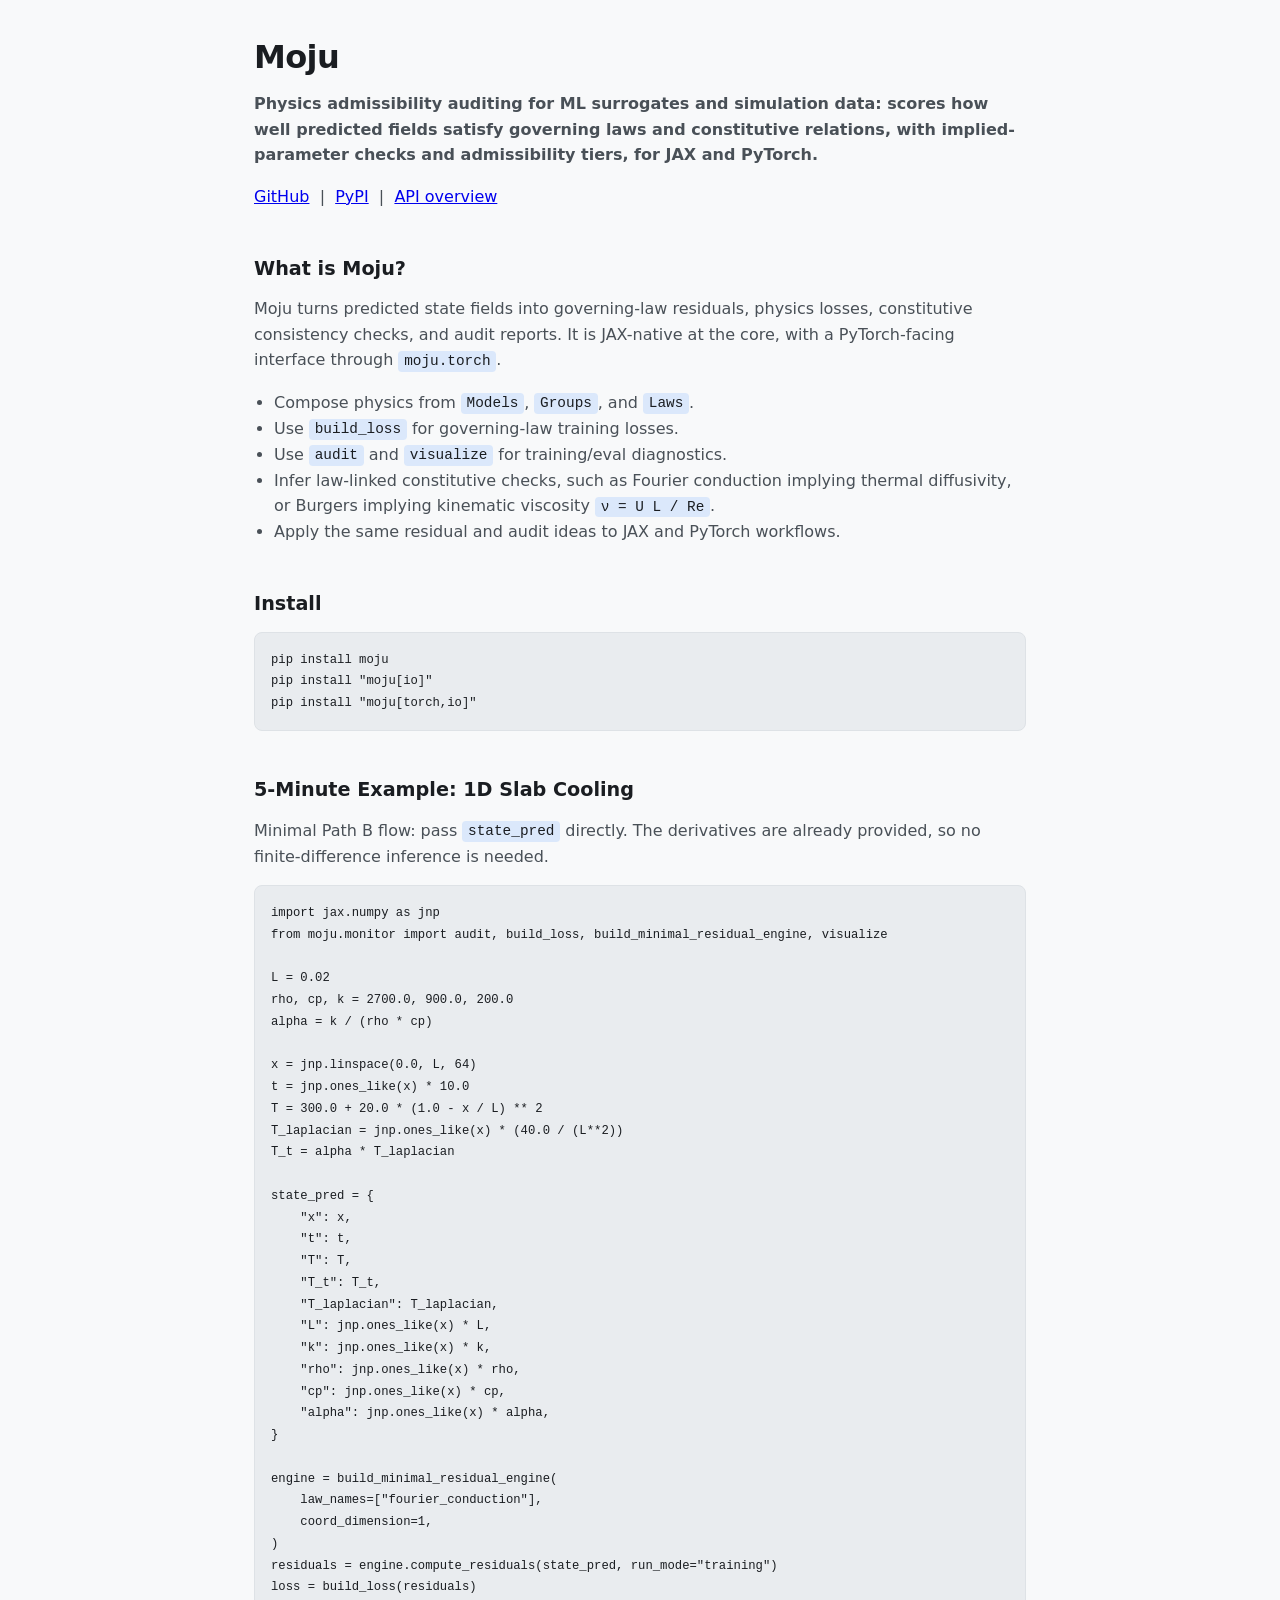
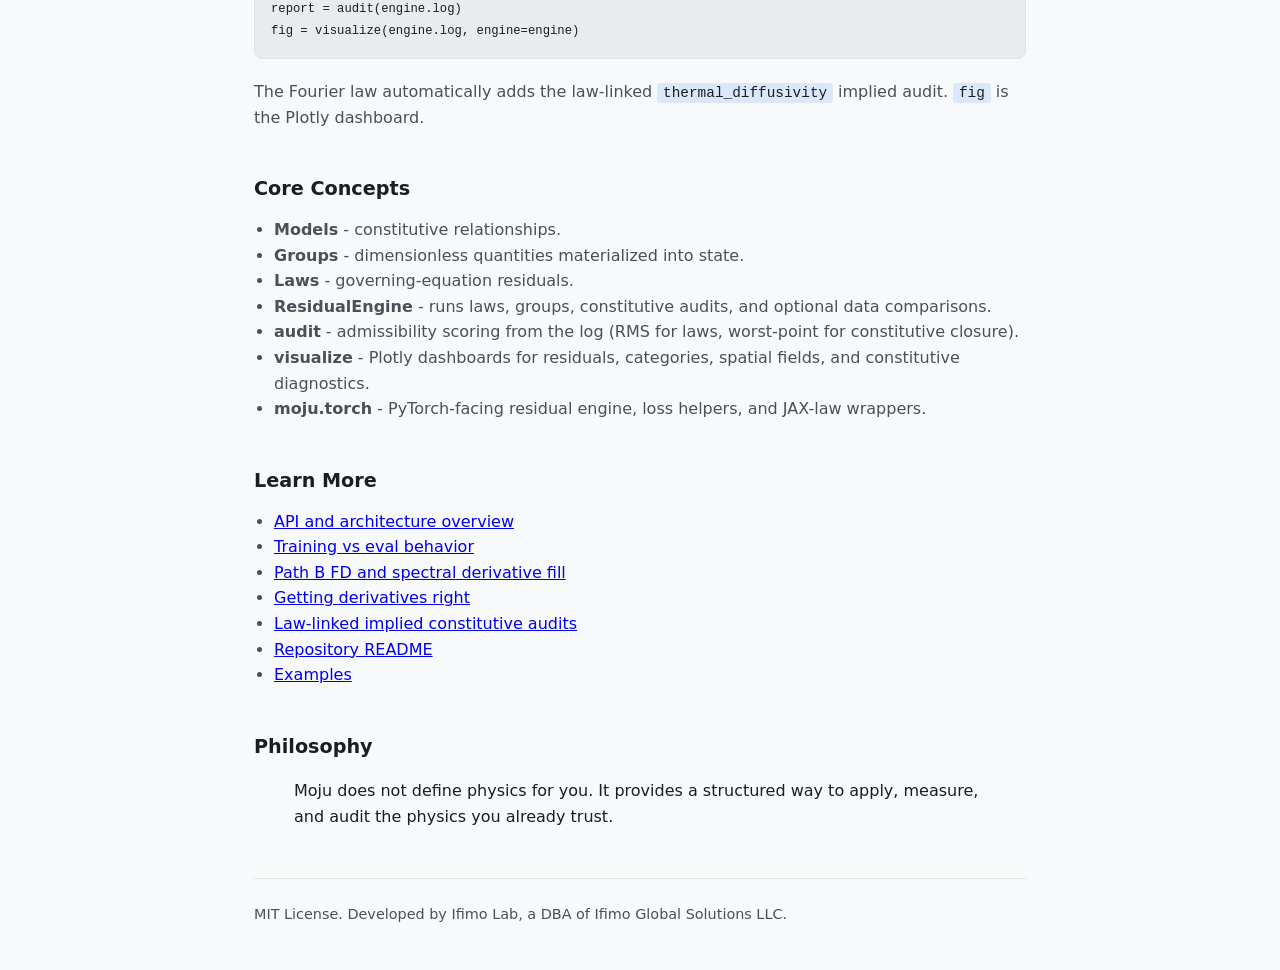
==== commit 33f107dc: "Release 2.3.2: package description and README introduction Signed-off-by: abbey2017 <info@ifimoanaly" ====
--- a/docs/index.html
+++ b/docs/index.html
@@ -3,16 +3,16 @@
 <head>
   <meta charset="UTF-8" />
   <meta name="viewport" content="width=device-width, initial-scale=1.0" />
-  <title>Moju - Physics Supervision for SciML</title>
-  <meta name="description" content="Moju provides physics supervision and audit tools for SciML models, with JAX-native residuals, training/eval diagnostics, and PyTorch support." />
-  <meta name="keywords" content="Physics AI, SciML, PINNs, JAX, PyTorch, CFD surrogate modeling, dimensionless groups, constitutive audits" />
+  <title>Moju - Physics Admissibility Auditing</title>
+  <meta name="description" content="Physics admissibility auditing for ML surrogates and simulation data: scores how well predicted fields satisfy governing laws and constitutive relations, with implied-parameter checks and admissibility tiers, for JAX and PyTorch." />
+  <meta name="keywords" content="physics-informed machine learning, scientific machine learning, surrogate validation, verification and validation, admissibility, JAX, PyTorch, SciML, PINN" />
   <link rel="stylesheet" href="doc/style.css" />
 </head>
 <body>
 <div class="wrap">
   <header>
     <h1>Moju</h1>
-    <p><strong>Physics supervision and audit tools for SciML and Physics AI.</strong></p>
+    <p><strong>Physics admissibility auditing for ML surrogates and simulation data: scores how well predicted fields satisfy governing laws and constitutive relations, with implied-parameter checks and admissibility tiers, for JAX and PyTorch.</strong></p>
     <p>
       <a href="https://github.com/IfimoAI/moju" target="_blank" rel="noreferrer noopener">GitHub</a>
       &nbsp;|&nbsp;
